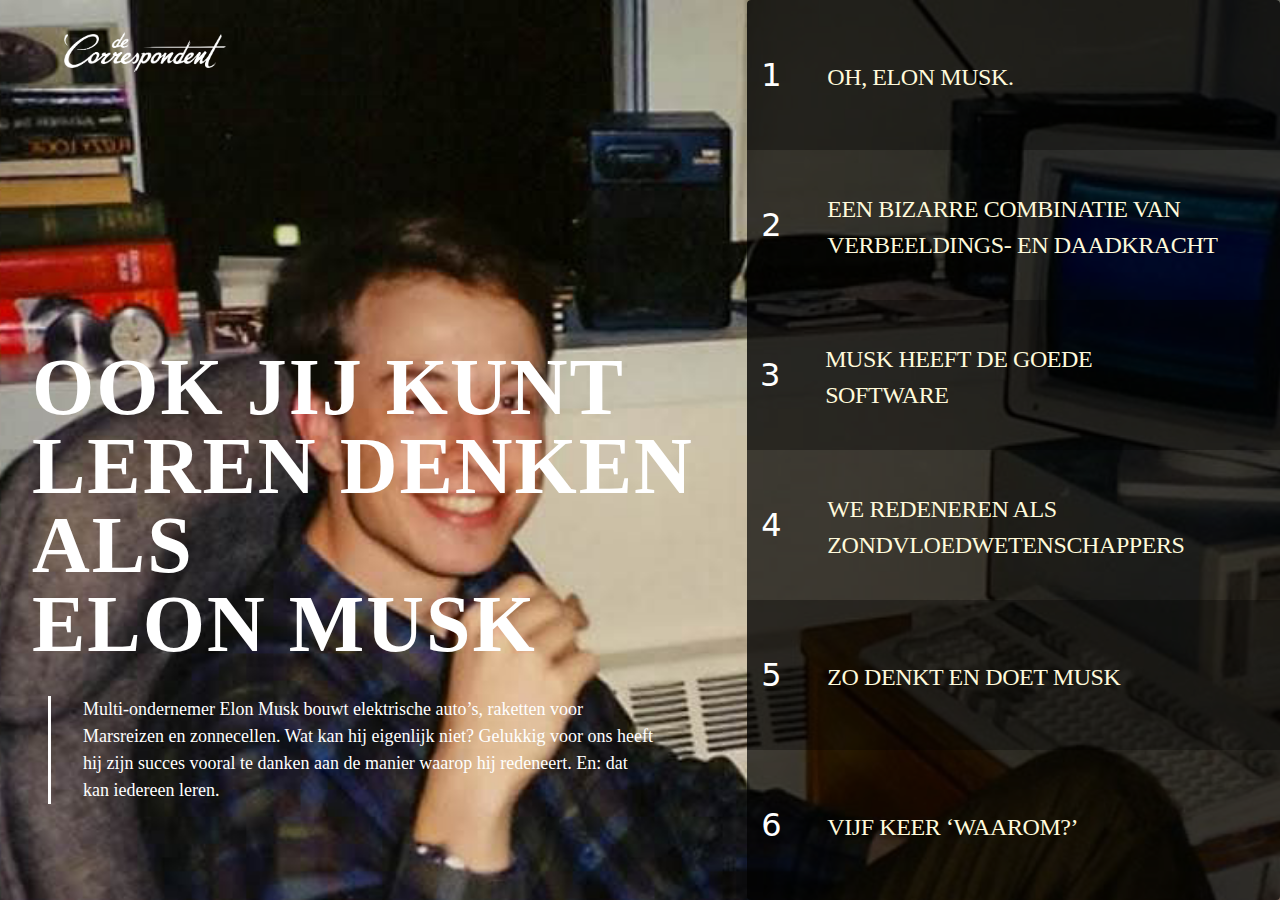
==== index.html @ eafe3b6d "version 1" ====
<!DOCTYPE html>
<html lang="en">

<head>
    <meta charset="UTF-8">
    <meta name="viewport" content="width=device-width, initial-scale=1.0">
    <meta http-equiv="X-UA-Compatible" content="ie=edge">
    <link rel="stylesheet" href="https://stackpath.bootstrapcdn.com/bootstrap/4.3.1/css/bootstrap.min.css"
        integrity="sha384-ggOyR0iXCbMQv3Xipma34MD+dH/1fQ784/j6cY/iJTQUOhcWr7x9JvoRxT2MZw1T" crossorigin="anonymous">
    <link rel="stylesheet" type="text/css" href="style.css">
    <link rel="stylesheet" href="https://cdnjs.cloudflare.com/ajax/libs/font-awesome/4.7.0/css/font-awesome.css" />

    <title>Elon Musk</title>
</head>

<body>

    <img class="logo" src="images/logo.png" alt="corespondent logo">
    <article class="intro">
        <h1>Ook jij kunt <br> leren denken als <br> Elon Musk</h1>
        <h3>
            <div>Multi-ondernemer Elon Musk bouwt elektrische auto’s, raketten voor Marsreizen en zonnecellen. Wat kan
                hij
                eigenlijk niet? Gelukkig voor ons heeft hij zijn succes vooral te danken aan de manier waarop hij
                redeneert.
                En:
                dat kan iedereen leren.</div>
        </h3>
    </article>

    <article class="content">

        <div class="accordion" id="accordionExample">
            <div class="card">
                <div class="card-header" id="headingOne">
                    <div class="hoofdstuk">
                        <h4>1</h4>
                    </div>
                    <h2 class="mb-0">
                        <button class="btn btn-link playSound" type="button" data-toggle="collapse"
                            data-target="#collapseOne"
                            aria-expanded="true" aria-controls="collapseOne">
                            Oh, Elon Musk.
                        </button>
                    </h2>
                    <div class="white"></div>
            
                </div>

                <div class="par-content par-content-odd collapse" id="collapseOne" class="collapse show"
                    aria-labelledby="headingOne" data-parent="#accordionExample">
                    <!-- <div class='empty'></div> -->
                    <div class="card-body">
                        <p>De beste man...</p>

                        <p>wil honderdduizenden elektrische auto&rsquo;s bouwen; lijft zonne-energiebedrijf in; laat
                            raket landen; wil vanaf 2018 naar Mars vliegen; laat raket crashen; gaat ons redden van
                            kunstmatige intelligentie; wil de eerste Hyperloop laten bouwen. Wat dat laatste is?</p>

                        <p>Oh, gewoon een buizensysteem waarmee je in een halfuur de zeshonderd kilometer tussen San
                            Francisco en Los Angeles aflegt:</p>

                        <div class="video-container"><iframe
                            src="https://www.youtube-nocookie.com/embed/3ms3pHE9aCU?controls=0" frameborder="0"
                            allow="accelerometer; autoplay; encrypted-media; gyroscope; picture-in-picture"
                            allowfullscreen></iframe></div>

                        <p>Om de zoveel weken komt er een spectaculaire nieuwskop over ondernemer Elon Musk voorbij.</p>

                        <p>Het ongelooflijke vind ik niet eens de imposante acties, maar vooral hoe Musk deze zelf
                            waarschijnlijk ziet.</p>

                        <p>Als babystapjes.</p>

                        <p>Heel hoopgevend hoor, als honderdduizenden mensen zich intekenen voor Tesla&rsquo;s nieuwste
                            model. Maar voorlopig rijden er nog steeds meer dan een miljard bezineauto&rsquo;s rond. Om
                            de mensheid van zichzelf te redden, moeten die toch echt verdwijnen, vindt Musk.</p>

                        <p>En mocht dat redden nou mislukken, dan wil hij in ieder geval een back-up van de mensheid op
                            Mars hebben. Daarvoor moeten een miljoen mensen naar de planeet verkassen.</p>

                        <p>Als dat je missie is, is het succesvol laten landen van een raket inderdaad niet meer dan een
                            stapje in de juiste richting.</p>

                        <p>Vroeger noemde ik Musk nog weleens &lsquo;de nieuwe Steve Jobs.&rsquo; Inmiddels begrijp ik
                            dat ik hem daarmee tekortdoe.</p>

                        <p>Daarom las ik tijdens een recente vakantie twee boeken over de ondernemer. Ik wilde begrijpen
                            wat hem dreef. En om, zoals een van de auteurs beloofde, misschien nog wel iets van hem op
                            te steken.</p>
                    </div>
                </div>
            </div>
            <div class="card">
                <div class="card-header" id="headingTwo">
                    <div class="hoofdstuk">
                        <h5>2</h5>
                    </div>
                    
                    <h2 class="mb-0">
                        <button class="btn btn-link collapsed playSound" type="button" data-toggle="collapse"
                            data-target="#collapseTwo" aria-expanded="false" aria-controls="collapseTwo">
                            Een bizarre combinatie van <br> verbeeldings- en daadkracht
                        </button>
                    </h2>
                    
                </div>
                <div class="par-content par-content-even collapse" id="collapseTwo" class="collapse"
                    aria-labelledby="headingTwo" data-parent="#accordionExample">
                    <!-- <div class='empty'></div> -->
                    <div class="card-body">
                        <p>Uit de biografie die journalist Ashlee Vance over Musk schreef, blijkt dat vrijwel alles in
                            het leven van de ondernemer moet wijken voor zijn missies. Vechtscheidingen, kinderen die
                            hij weinig ziet, en hij stelt zichzelf al twee decennia bloot aan een niet voor te stellen
                            hoeveelheid stress.</p>

                        <p>Je zou Musk bijna als een martelaar gaan zien.</p>

                        <p>Een onvriendelijke martelaar, trouwens. Want hij eist van zijn werknemers ook zo&rsquo;n
                            onmenselijke toewijding, vaak op weinig subtiele wijze.</p>

                        <p>Maar los daarvan nam mijn bewondering voor hoe Musk verbeeldingskracht combineert met
                            daadkracht alleen maar toe. Vooral omdat hij ondanks alle kritiek en geldgebrek toch nog
                            mogelijkheden zag, als verder niemand dat meer deed. Zelfs zijn beste vrienden en
                            zakenpartners niet.</p>

                        <p>En tot nu toe had Musk telkens gelijk.</p>
                    </div>
                </div>
            </div>
            <div class="card">
                <div class="card-header" id="headingThree">
                    <div class="hoofdstuk">
                        <h4>3</h4>
                    </div>
                    <h2 class="mb-0">
                        <button class="btn btn-link playSound" type="button" data-toggle="collapse"
                            data-target="#collapseThree"
                            aria-expanded="true" aria-controls="collapseThree">
                            Musk heeft de goede software
                        </button>
                    </h2>
                    <div class="white"></div>
                    
                </div>

                <div class="par-content par-content-odd collapse" id="collapseThree" class="collapse show"
                    aria-labelledby="headingThree" data-parent="#accordionExample">
                    <!-- <div class='empty'></div> -->
                    <div class="card-body">
                        <p>Tim Urban, auteur van het tweede boek, probeert de bron van die verbeeldings- en daadkracht
                            te ontleden. Urban, bekend van zijn blog Wait But Why, interviewde Musk (op verzoek van Musk
                            zelf) en bundelde de eindeloze blogposts die daaruit volgden in een e-book.</p>

                        <p> Iedereen kan leren denken als Musk, schrijft Urban. Uit de vele beeldspraken die hij
                            gebruikt om duidelijk te maken hoe Musk denkt, kies ik er twee: computers en
                            zondvloedwetenschappers.</p>

                        <p>Eerst de computer.</p>

                        <p>Wij zijn allemaal computers, vindt Musk. We hebben hardware - onze aangeboren capaciteiten,
                            zoals intelligentie - en draaien op software - de manier waarop we denken. Natuurlijk zijn
                            we m&eacute;&eacute;r dan dat, maar net als een computer, is ons brein erop gericht
                            informatie te bewaren en te verwerken.</p>

                        <p>Als we naar Musk kijken, zijn we geneigd zijn succes te wijten aan extreme intelligentie,
                            zijn hardware. Maar hoewel die slimheid helpt, is Musk volgens Urban vooral zo succesvol
                            door zijn software.</p>

                        <p>Hij is zo succesvol door de manier waarop hij informatie verwerkt.</p>

                        <p>Houd die gedachte vast, dan leg ik de vergelijking van de zondvloed ook even uit.</p>
                    </div>
                </div>
            </div>
            <div class="card">
                <div class="card-header" id="headingFour">
                    <div class="hoofdstuk">
                        <h5>4</h5>
                    </div>
                    <h2 class="mb-0">
                        <button class="btn btn-link collapsed playSound" type="button" data-toggle="collapse"
                            data-target="#collapseFour" aria-expanded="false" aria-controls="collapseFour">
                            We redeneren als <br> zondvloedwetenschappers
                        </button>
                    </h2>
                    

                </div>
                <div class="par-content par-content-even collapse" id="collapseFour" class="collapse"
                    aria-labelledby="headingFour" data-parent="#accordionExample">
                    <!-- <div class='empty'></div> -->
                    <div class="card-body">
                        <p>In de zeventiende eeuw dacht een theoloog bewijs te hebben gevonden voor de zondvloed (die
                            ene waar Noach zijn ark voor bouwde). Essentieel in die theorie was dat - na een beetje slim
                            rekenen op basis van Bijbelverhalen - de aarde zesduizend jaar bestond. Ook toen steeds meer
                            bewijs erop duidde dat de aarde wellicht een tikkie ouder was, bleven hij en zijn inmiddels
                            grote schare volgelingen bij hun standpunt.</p>

                        <p>Wij redeneren vaak net zo. We houden vast aan overtuigingen waar we niet zozeer bewijs voor
                            hebben, maar waarvan we denken &lsquo;dat het gewoon zo is&rsquo;:</p>

                        <p>&lsquo;Zo doen we dat nu eenmaal altijd&rsquo;; &lsquo;Het is zo omdat [autoriteit] zegt dat
                            het zo is&rsquo;; &lsquo;Dit is nog nooit gedaan, dus dat kan geen zuivere koffie
                            zijn&rsquo;. En daarom draaien onze computers op oude software.</p>
                    </div>
                </div>
            </div>
            <div class="card">
                <div class="card-header" id="headingFive">
                    <div class="hoofdstuk">
                        <h4>5</h4>
                    </div>
                    <h2 class="mb-0">
                        <button class="btn btn-link playSound" type="button" data-toggle="collapse"
                            data-target="#collapseFive"
                            aria-expanded="true" aria-controls="collapseFive">
                            Zo denkt en doet Musk
                        </button>
                    </h2>
                    <div class="white"></div>
                    
                </div>

                <div class="par-content par-content-odd collapse" id="collapseFive" class="collapse show"
                    aria-labelledby="headingFive" data-parent="#accordionExample">
                    <!-- <div class='empty'></div> -->
                    <div class="card-body">
                        <p>Om te voorkomen dat hij als een zondvloedwetenschapper nadenkt, probeert Musk alles naar het
                            &lsquo;eerste principe&rsquo; terug te redeneren. Bijvoorbeeld als hij, noem eens wat, een
                            raket wil bouwen om naar Mars te reizen.</p>

                        <p>En dat gaat ongeveer zo: Afkomstig uit dit interview.</p>

                        <p>&lsquo;Tot nu toe waren alle raketten duur, dus daarom zullen in de toekomst alle raketten
                            duur zijn. Maar eigenlijk is dat niet waar. Want, waar is een raket van gemaakt? Hij is
                            gemaakt van aluminium, titanium, koper, koolstofvezels. En je kan hem uit elkaar halen en
                            zeggen: hoeveel zijn de kosten van het materiaal van al deze onderdelen? En als je die
                            allemaal op de grond zou leggen en een toverstaf zou hebben, zodat de kosten om alle atomen
                            weer bij elkaar te zetten nul zouden zijn, hoeveel zou de raket dan kosten? En toen dacht
                            ik, wauw, ok&eacute;, dat is echt weinig - dat is ongeveer 2 procent van wat een raket kost.
                            Dus het zat hem duidelijk in hoe de atomen waren gerangschikt - dus je moet erachter zien te
                            komen hoe we atomen effici&euml;nter op de juiste plek krijgen. Daarom zag ik op zaterdagen
                            een paar mensen, van wie sommigen nog steeds bij de grote ruimtevaartbedrijven werkten,
                            alleen om erachter te komen of er hier iets was waar ik overheen keek. En ik kon er maar
                            niet achter komen. Het was er niet. Dus toen startte ik SpaceX.&rsquo; </p>

                        <p>Maar ook bij een wellicht wat herkenbaarder scenario: de quarterlife-crisis. Toen Musk op
                            zijn 31ste twee internetbedrijven had verkocht, dacht hij niet: &lsquo;Ik ben een
                            internetjongen. Dat is wat ik kan. Bovendien is het te laat om van carri&egrave;re te
                            switchen, wat zullen de mensen wel niet denken?&rsquo; In plaats daarvan negeerde hij
                            andermans verwachtingen en koos hij een carri&egrave;re in de raketten en auto&rsquo;s,
                            omdat dat hem de meest logische stap naar het verwezenlijken van zijn missie leek.</p>

                        <p>Als Musk een eerste principe heeft geformuleerd (zoals: raketten kunnen goedkoper), test hij
                            dit. En als de wereld verandert, neemt hij die &lsquo;data&rsquo; mee en past eventueel zijn
                            principes daar weer op aan.</p>

                        <p>Heel simpel gezegd: Musk neemt niets zomaar aan, bevraagt alles en test vervolgens zijn
                            overtuigingen. Dat proces herhaalt hij eindeloos.</p>
                    </div>
                </div>
            </div>

            <div class="card">
                <div class="card-header" id="headingFour">
                    <div class="hoofdstuk">
                        <h5>6</h5>
                    </div>
                    <h2 class="mb-0">
                        <button class="btn btn-link collapsed playSound" type="button" data-toggle="collapse"
                            data-target="#collapseSix" aria-expanded="false" aria-controls="collapseSix">
                            Vijf keer ‘waarom?’
                        </button>
                    </h2>
                    

                </div>
                <div class="par-content par-content-even collapse" id="collapseSix" class="collapse"
                    aria-labelledby="headingSix" data-parent="#accordionExample">
                    <!-- <div class='empty'></div> -->
                    <div class="card-body">
                        <p>Ik probeer me die denkwijze van Musk eigen te maken. De eerste stap: leren niets zomaar aan
                            te nemen. Dat is al lastig zat. Nu ik er de laatste tijd op let, lijk ik wel een wandelende
                            verzameling dogma&rsquo;s.</p>

                        <p>Een oefening die me daarbij helpt, komt uit Japan. Specifieker: van nog zo&rsquo;n
                            meesteruitvinder, Sakichi Toyoda (van Toyota). En, zoals je van een Japans concept verwacht,
                            is het briljant in zijn eenvoud:</p>

                        <p>Stel jezelf vijf keer de vraag &lsquo;waarom?&rsquo;.<br>
                            Meer informatie over 5 Whys op Wikipedia.</p>

                        <p>Dat deed je vroeger al, totdat een van je ouders riep: &lsquo;Omdat ik het zeg!&rsquo;</p>

                        <p>Maar dat antwoord telt dus niet. Daar krijg je oude software van. De bedoeling is dat je
                            ontdekt wat &eacute;cht ten grondslag ligt aan een overtuiging, stelling of wens.</p>

                        <p>Probeer het maar eens. Neem een overtuiging die je jezelf de laatste tijd veel voorhoudt (ik
                            kan niet van baan veranderen want ik heb net een tweede kind, ik moet naar die
                            verschrikkelijke bruiloft van mijn nicht, ik zal nooit zo gelukkig worden als die en die
                            vriend) en loop het volgende, uitermate ingewikkelde, schema af:</p>

                        <p>1. Waarom?<br>
                            2. Waarom?<br>
                            3. Waarom?<br>
                            4. Waarom?<br>
                            5. Waarom?</p>

                        <p>Kom je niet meer verder? Dan heb je het eerste principe bereikt en kun je dit gaan testen
                            door er acties aan te verbinden.</p>

                        <p>Door alsmaar &lsquo;waarom&rsquo; te vragen, veranderen jij en ik hopelijk langzaam van een
                            kok - die recepten volgt - in een chef - die recepten bedenkt.</p>

                        <p>En ja, dat van die chef is &eacute;&eacute;n metafoor meer dan ik beloofd had. Lees vooral
                            het hele hoofdstuk op de site van Tim Urban, <br>
                            Het hoofdstuk vind je hier! want ik heb ontzettend veel interessante dingen - waaronder
                            n&oacute;g meer metaforen en zijn stokfiguurtjes - weg moeten laten. Je kunt het vinden op
                            waitbutwhy.com.</p>

                        <p>En ik realiseer me nu pas dat ik alleen maar naar de titel van Urbans site had hoeven kijken
                            om te ontdekken hoe je als Musk denkt.</p>

                        <p>Wait.</p>

                        <p>But.</p>

                        <p>Why?</p>
                    </div>
                </div>
            </div>
        </div>

    </article>
    <script src="https://code.jquery.com/jquery-3.4.1.min.js"
        integrity="sha256-CSXorXvZcTkaix6Yvo6HppcZGetbYMGWSFlBw8HfCJo=" crossorigin="anonymous"></script>
    <script src="https://code.jquery.com/jquery-3.3.1.slim.min.js"
        integrity="sha384-q8i/X+965DzO0rT7abK41JStQIAqVgRVzpbzo5smXKp4YfRvH+8abtTE1Pi6jizo" crossorigin="anonymous">
    </script>
    <script src="https://cdnjs.cloudflare.com/ajax/libs/popper.js/1.14.7/umd/popper.min.js"
        integrity="sha384-UO2eT0CpHqdSJQ6hJty5KVphtPhzWj9WO1clHTMGa3JDZwrnQq4sF86dIHNDz0W1" crossorigin="anonymous">
    </script>
    <script src="https://stackpath.bootstrapcdn.com/bootstrap/4.3.1/js/bootstrap.min.js"
        integrity="sha384-JjSmVgyd0p3pXB1rRibZUAYoIIy6OrQ6VrjIEaFf/nJGzIxFDsf4x0xIM+B07jRM" crossorigin="anonymous">
    </script>

    <script src='main.js'></script>
</body>

</html>
---- style.css ----
* {
margin: 0px !important;
padding: 0px;
/* outline: none!important;
border: none!important; */
}

body {
    background-image: url(images/elon_young.png);
    background-position: center;
    background-size: cover;
    background-repeat: no-repeat;
    background-attachment: fixed;
    display: flex;
    flex-direction: row;
    align-content: stretch;
    height: 100vh;
    transition: 250ms;
}

.logo {height: 40px;
    position: fixed;
    margin: 2rem 4rem !important;
}

.button_play {
        	color: inherit;
        	border: none;
        	font: inherit;
        	cursor: pointer;
            outline: inherit;
            background-image: url(/images/play.png) !important;
            background-position: center;
            background-size: contain;
            background-repeat: no-repeat;
            width: 20px !important;
            height: 20px !important;
            background-color: transparent !important;
}

.button_pause {
    color: inherit;
    border: none;
    font: inherit;
    cursor: pointer;
    outline: inherit;
    background-image: url(/images/pause.png) !important;
    background-position: center;
    background-size: contain;
    background-repeat: no-repeat;
    width: 20px !important;
    height: 20px !important;
    background-color: transparent !important;
}

.button_div, .button_div_2, .button_div_3, .button_div_4, .button_div_5, .button_div_6 {
            display: flex;
            align-content: center;
            align-items: center;
            justify-content: center;
    background: none !important;
}


.intro {
    display: flex;
    flex-direction: column;
    justify-content: flex-end;
    margin-bottom: 4rem !important;
    margin-left: 2rem !important;
    
}

body.bg1 {
    background-image: url(images/elon_young.png);
    
}

body.bg2 {
    background-image: url(images/elon_verbeelding.jpg);
}

body.bg3 {
    background-image: url(images/elon_software.png);
}

body.bg4 {
    background-image: url(images/elon_zonde.jpg);
}

body.bg5 {
    background-image: url(images/elon_denk.jpg);
}

body.bg6 {
    background-image: url(images/elon4.jpg);
}

.card {
    background: none;
    outline: none;
    border: none !important;
}

article.intro {
    flex: 1 1 auto;
    position: static;
}

article.content {
    width: 35rem;
    overflow: auto;
    min-height: 0;
    display:flex;
    flex-direction: column;
    overflow: auto;
    /* background: white; */
}


.card-header {
    height: calc(100vh / 6);
    display: flex;
    direction: row;
    /* margin: 0!important; */
    /* background: red; */
    padding: 0;
        outline: none !important;
        border: none !important;
}
.card-header > div {
    width: 3rem;
    background: black;
    color: white;
}

#accordionExample>div:nth-child(even)>div.card-header {
    /* flex-direction: row-reverse; */
    /* background: blue; */
}

.card-header > h2 {
    flex: 1 1 auto;

    /* background:; */
}
#headingOne,
#headingThree,
#headingFive {
    background: rgba(0, 0, 0, 0.80) !important;
}

#headingTwo, #headingFour, #headingSix > h2{ 
    background: rgba(0, 0, 0, 0.7) !important;
}
.white {
    background: rgba(0, 0, 0, 0) !important;
}

.white-transparant {
    background: transparent !important;
}

.card-body {
    padding: 0rem 2rem 3rem 2rem !important;
    background: rgba(0, 0, 0, 0.95) !important;
}

.par-content-odd .card-body {
    padding: 0rem 2rem;
    background: rgba(0, 0, 0, 0.80) !important;
}

.par-content-even .card-body{
    padding: 0rem 2rem;
    background: rgba(0, 0, 0, 0.7) !important;
}

.par-content-odd {
    display: flex;
    flex-direction: row;
}

.par-content-even {
    display: flex;
    flex-direction: row-reverse;
}

.par-content-odd > .empty {
    min-width: 48px;
    width: 48px;
}

.par-content-even > .empty {
    min-width: 48px;
    width: 48px;
}

h1 {
    font-family: 'avenir next condensed';
    font-weight: 700;
    Montserrat-Bold;
    font-size: 5rem;
    color: #FFFFFF;
    letter-spacing: 2px;
    line-height: 79px;
    text-transform: uppercase;
    max-width: 752px;
    margin: 6rem 2rem 1rem 4rem;
}

h2 {

    font-family: Avenir-Black;
    font-size: 24px;
    color: white;
    letter-spacing: -0.41px;
    text-transform: uppercase;
    padding: 10px 20px 6px 20px;
    display: flex;
    
}

.mb-0 {
    margin: auto !important;
}

.btn-link {
    font-family: 'Avenir next condensed';
    font-size: 1.5rem;
    color: rgb(255, 250, 219);
    ;
    letter-spacing: -0.41px;
    text-transform: uppercase;
}

.btn-link:hover {
    color: grey;
    text-decoration: none;
}

.btn .btn-link .collapsed:focus {
    color: black;
    text-decoration: none !important;
    outline: none !important;
}

.btn {
    text-decoration: none !important;
    border: none !important;
    text-align: left;
}


h3 {
    font-family: 'Avenir next condensed' !important;
    font-weight: 400;
    font-size: 18px;
    color: white;
    letter-spacing: 0;
    line-height: 27px;
    max-width: 40rem;
    margin: 0rem 4rem;
    /* background: rgb(255, 187, 0); */
    padding: 2rem 1rem;
}

h3 > div {
    border-left: 3px solid white;
    padding-left: 2rem;
}

p {

    font-family: marion, athelas, serif;
    font-size: 18px;
    color: rgb(255, 250, 219);
    letter-spacing: 0;
    line-height: 30px;
    padding: 10px 20px;

}

h4 {
    /* padding-top: 8px; */
    font-family: sans;
    /* writing-mode: vertical-rl; */
    text-orientation: mixed;
    /* transform: rotate(-90deg); */
    text-transform: uppercase;
    font-size: 2rem;
    /* color: rgb(255, 196, 0); */

}

h5 {
    /* padding-top: 8px; */
    font-family: sans;
    /* writing-mode: vertical-rl; */
    text-orientation: mixed;
    text-transform: uppercase;
    font-size: 2rem;
        /* color: rgb(255, 196, 0); */

}

.hoofdstuk {
    display: flex;
    justify-content: center;
    align-items: center;
    background: none !important;
}

@media only screen and (max-width: 900px)
{
    body {
            display: flex;
            flex-direction: column;
            height: auto;
            background-attachment: fixed;
            width: 100vw;
            min-height: 100vh;
    }

    .intro {
        justify-content: bottom !important;
        margin-bottom: 0;
        padding-bottom: 0;
    }

    article.content {
        width: 100vw;
        justify-content: flex-end;
    }

    .card-header {
        height: 5rem;
    }

    h1 {
        font-size: 2em;
        line-height: 40px;
        margin: 10rem 1rem 1rem 2rem !important;
    }

    h3 {
        font-size: 1em;
        margin: 0rem 1rem;
        margin-bottom: 3rem !important;
        background: none;
        color: white;
        text-shadow: 0px  0px 10px black;
        /* text-shadow: 2px 2px 10px black;
        text-shadow: 2px 2px 5px black;
        text-shadow: 2px 2px 7px black; */
    }

    h3>div {
        border-left: 3px solid white;
        padding-left: 1rem;
    }

    .btn {
        font-size: 14px !important;
    }
    .empty {
        display: none;
    }

    .hoofdstuk {
        display: none;
    }

}


/* -------------- video in text ----------------*/

.video-container {
    position: relative;
    padding-bottom: 56.25%;
    padding-top: 30px;
    height: 0;
    overflow: hidden;
}

.video-container iframe,
.video-container object,
.video-container embed {
    position: absolute;
    top: 0;
    left: 0;
    width: 100%;
    height: 92%;
}
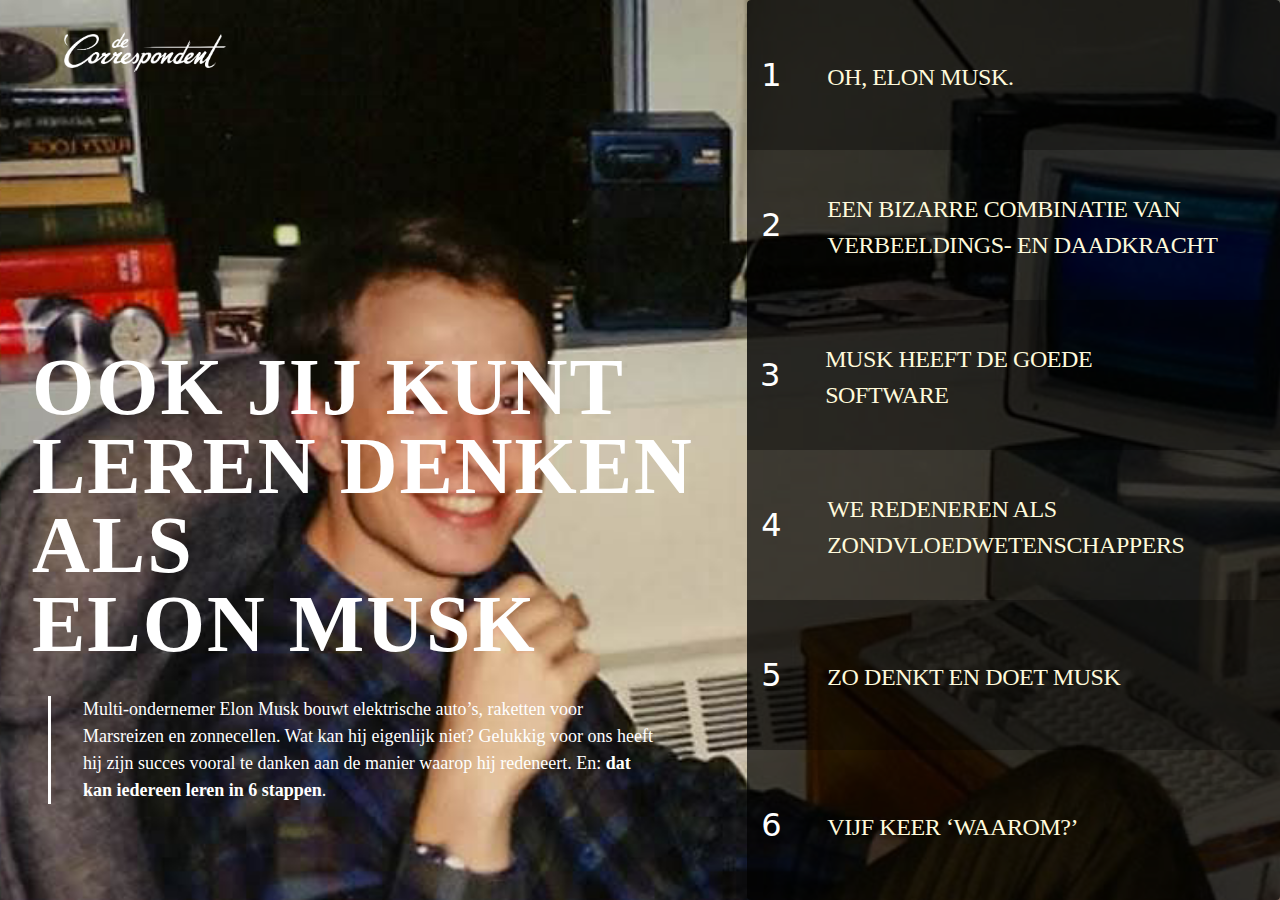
==== commit 5f0e4523: "Update index.html" ====
--- a/index.html
+++ b/index.html
@@ -24,7 +24,7 @@
                 eigenlijk niet? Gelukkig voor ons heeft hij zijn succes vooral te danken aan de manier waarop hij
                 redeneert.
                 En:
-                dat kan iedereen leren.</div>
+                <strong>dat kan iedereen leren in 6 stappen</strong>.</div>
         </h3>
     </article>
 
@@ -348,4 +348,4 @@
     <script src='main.js'></script>
 </body>
 
-</html>+</html>
